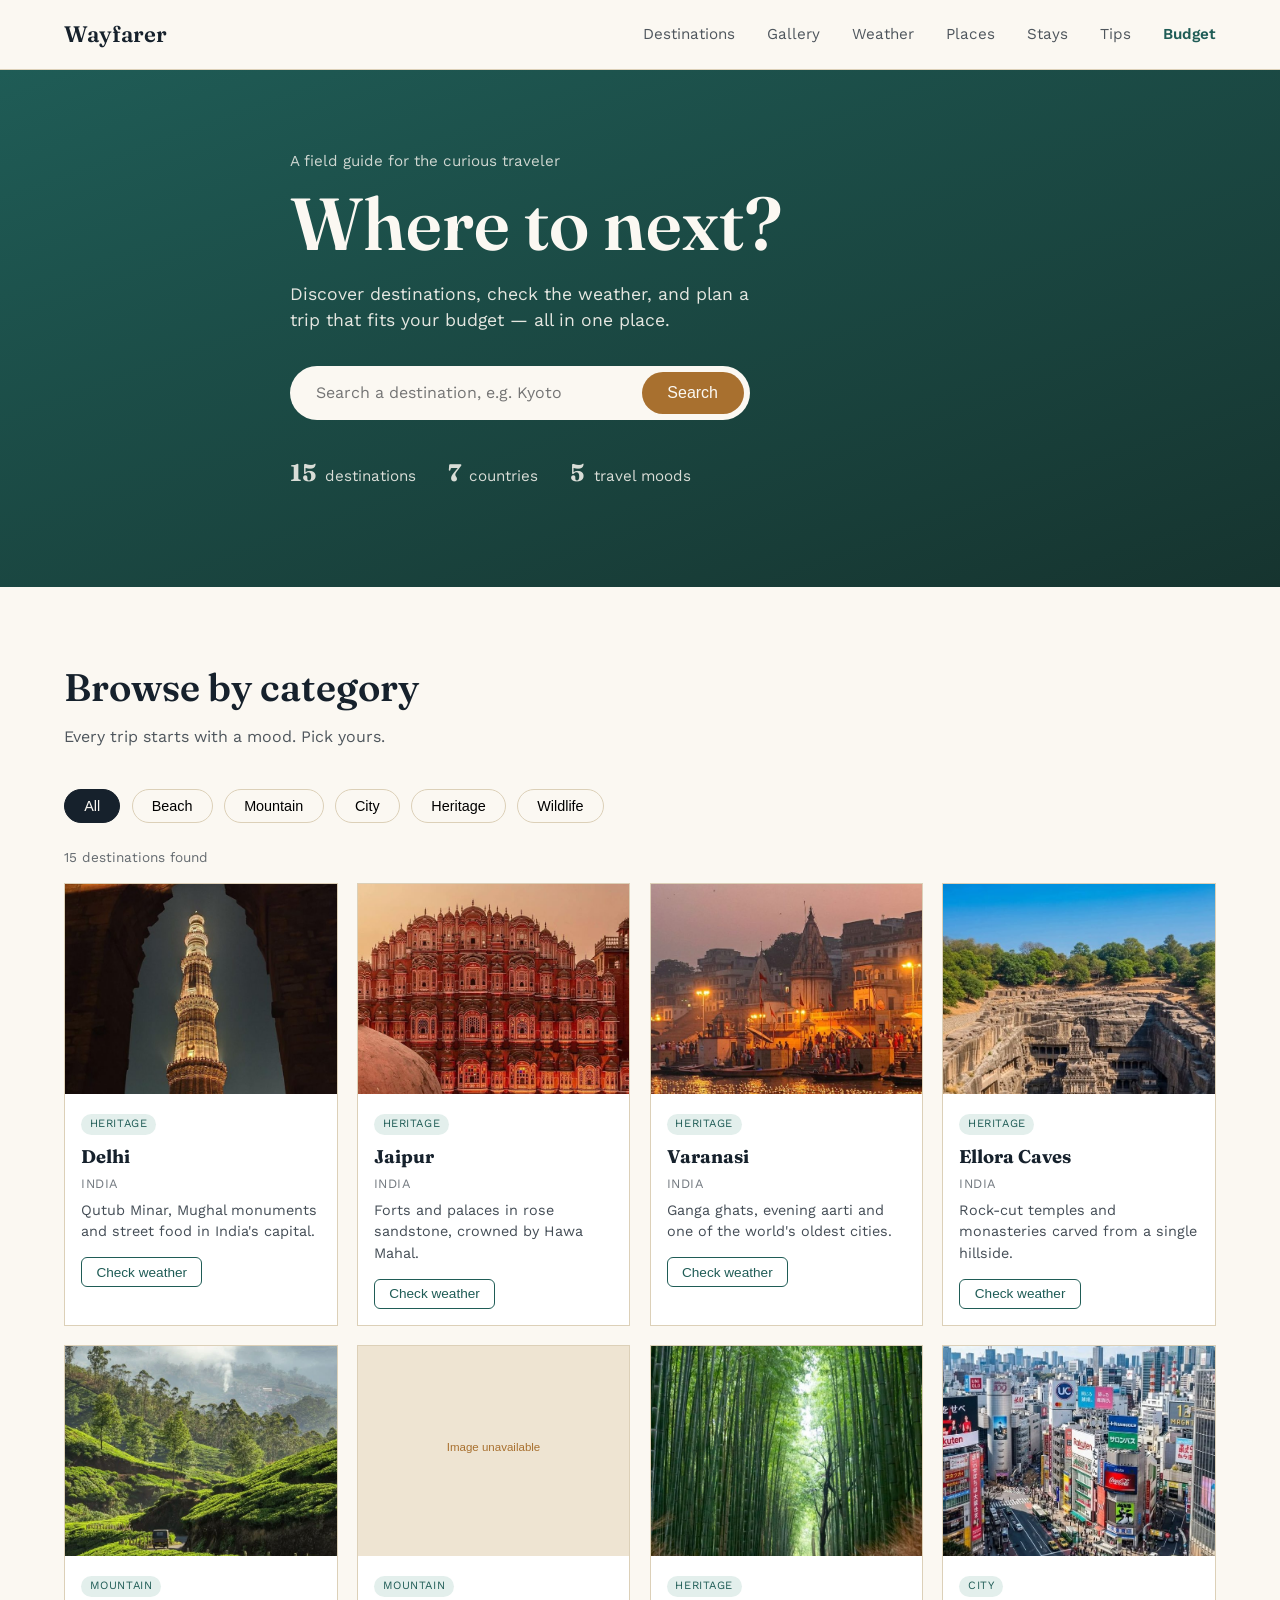
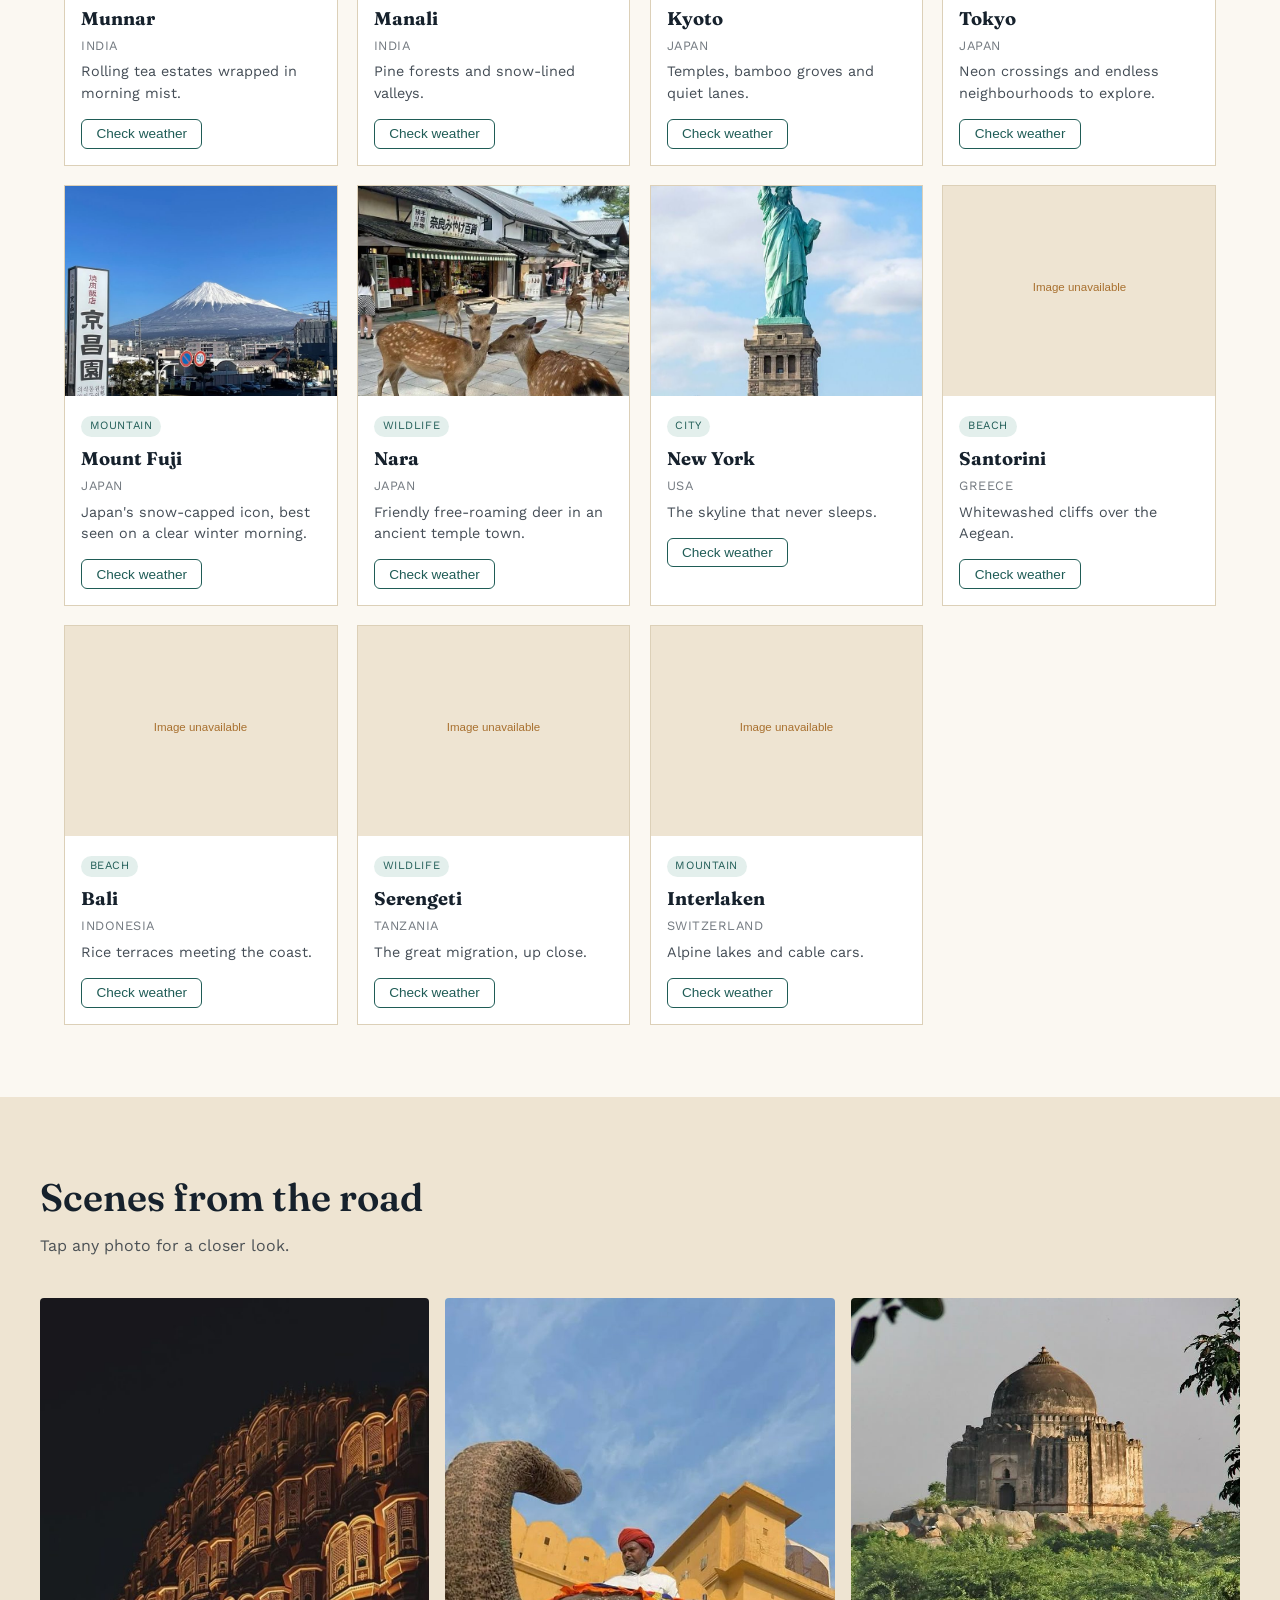
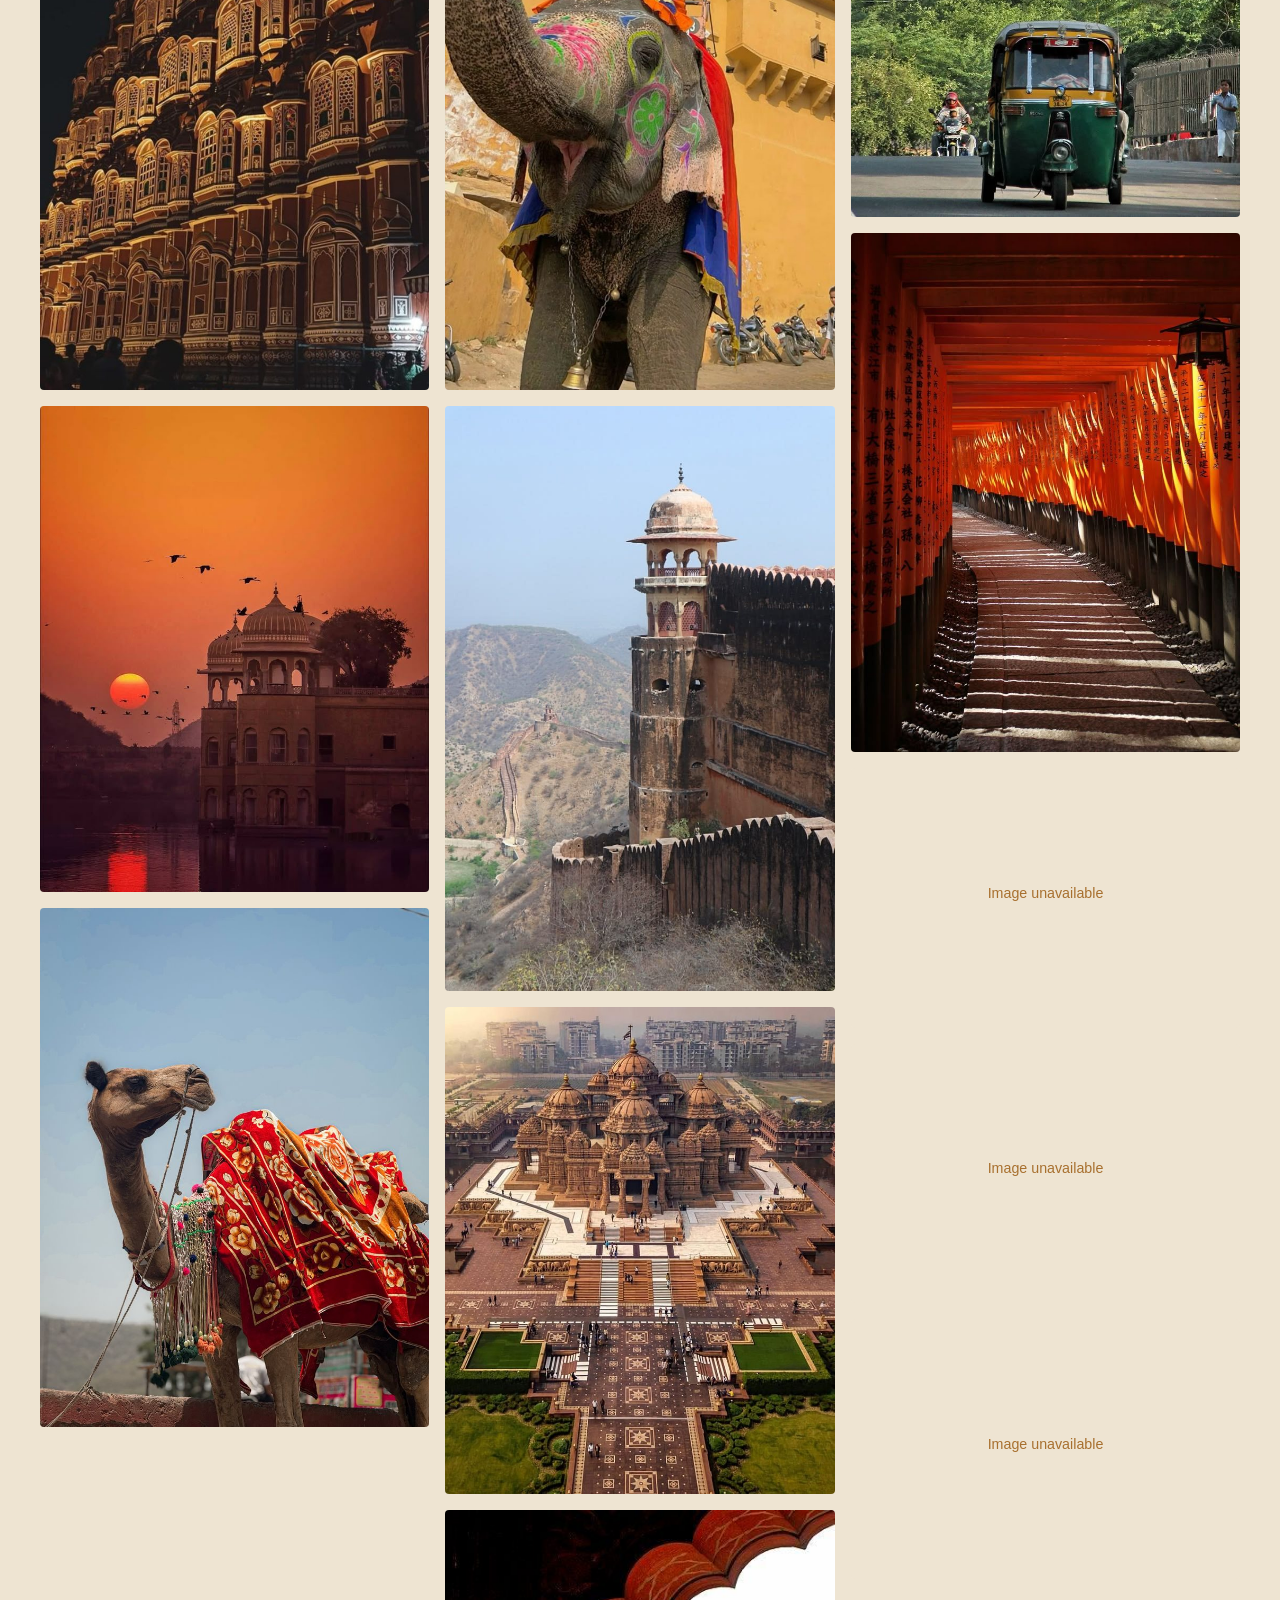
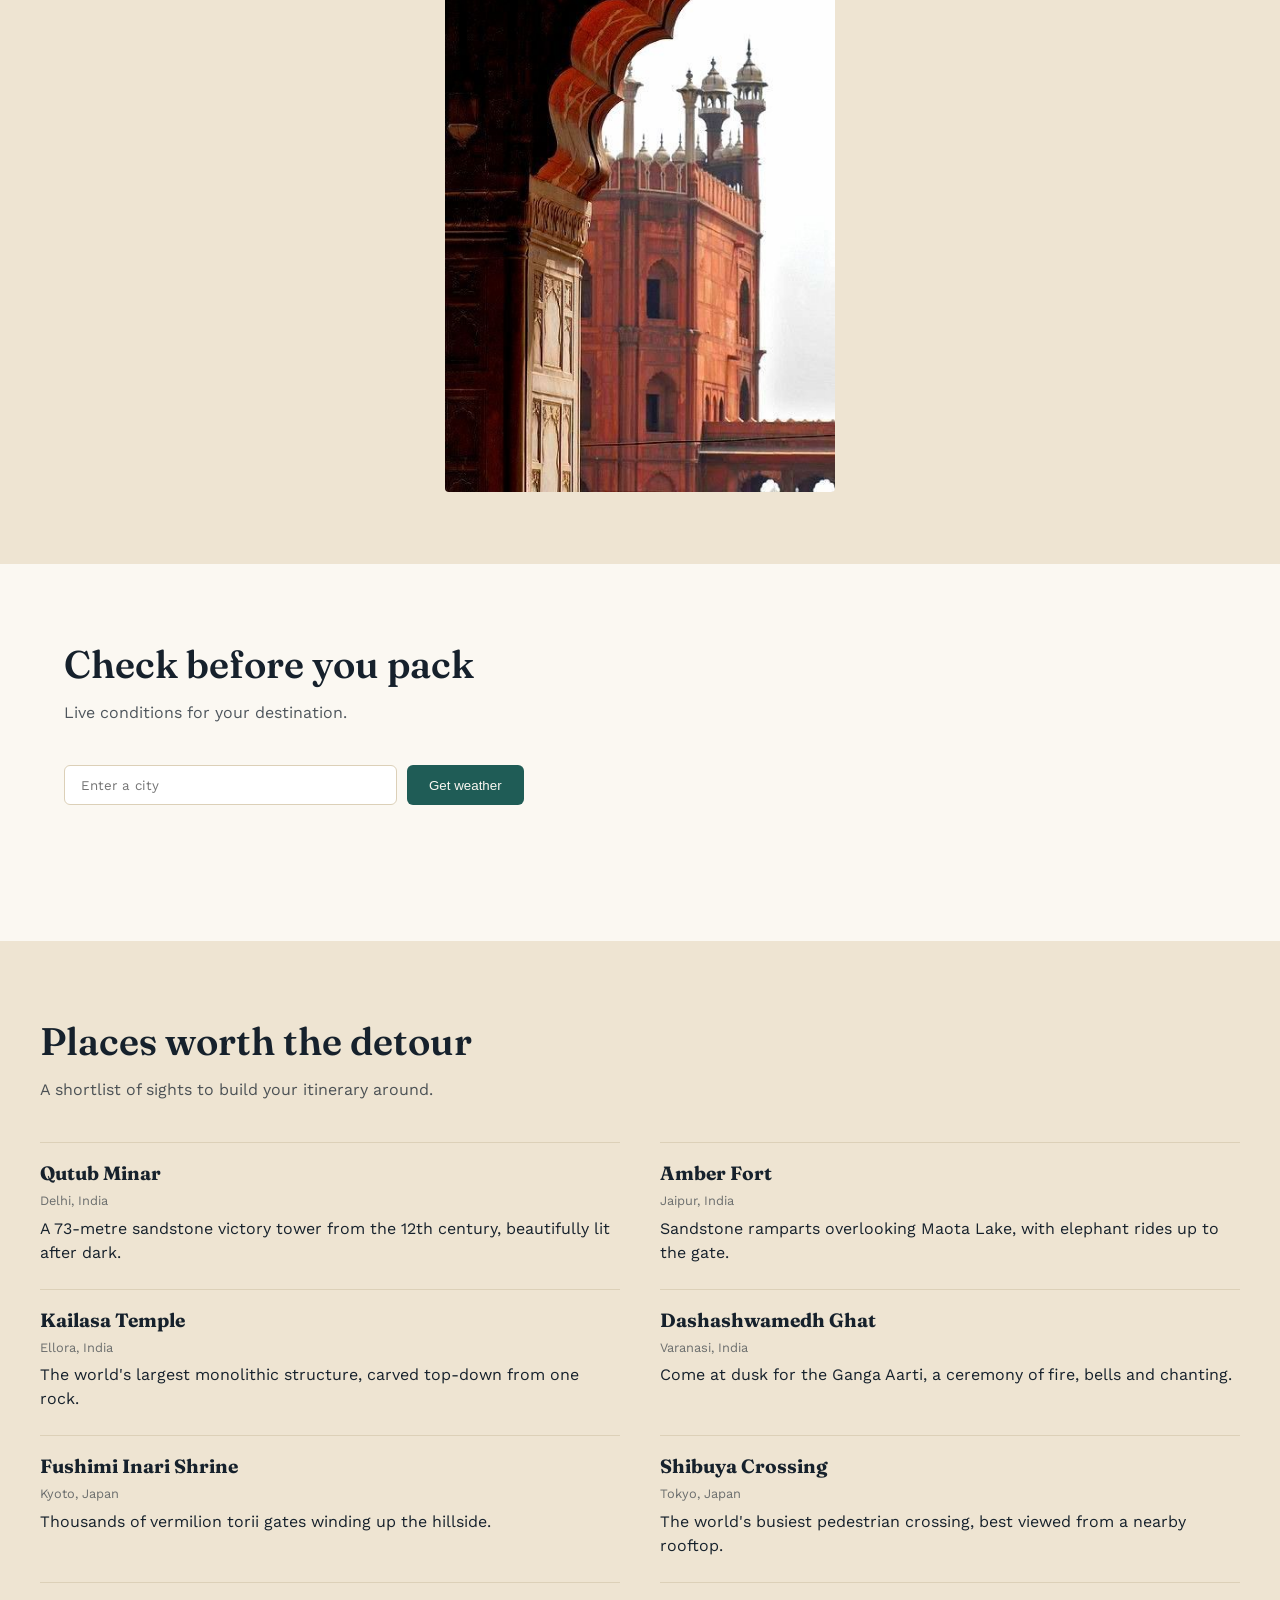
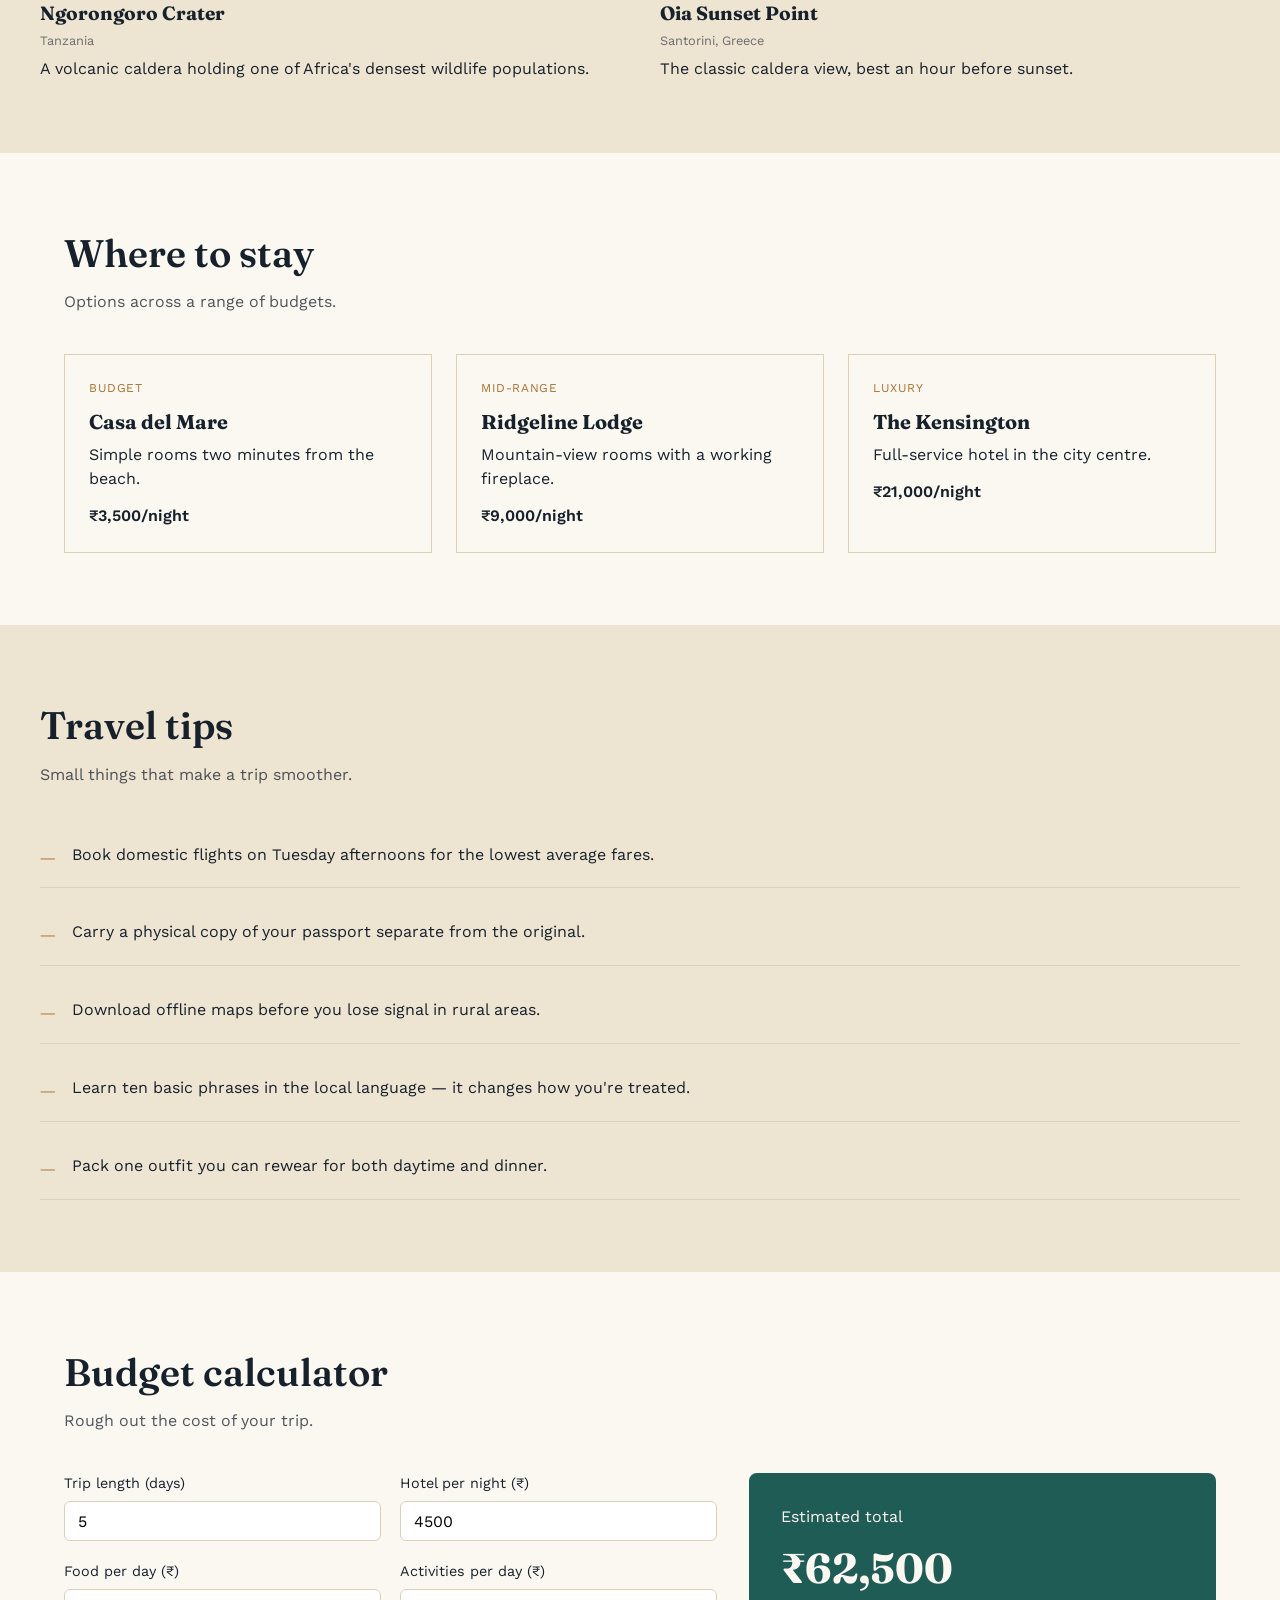
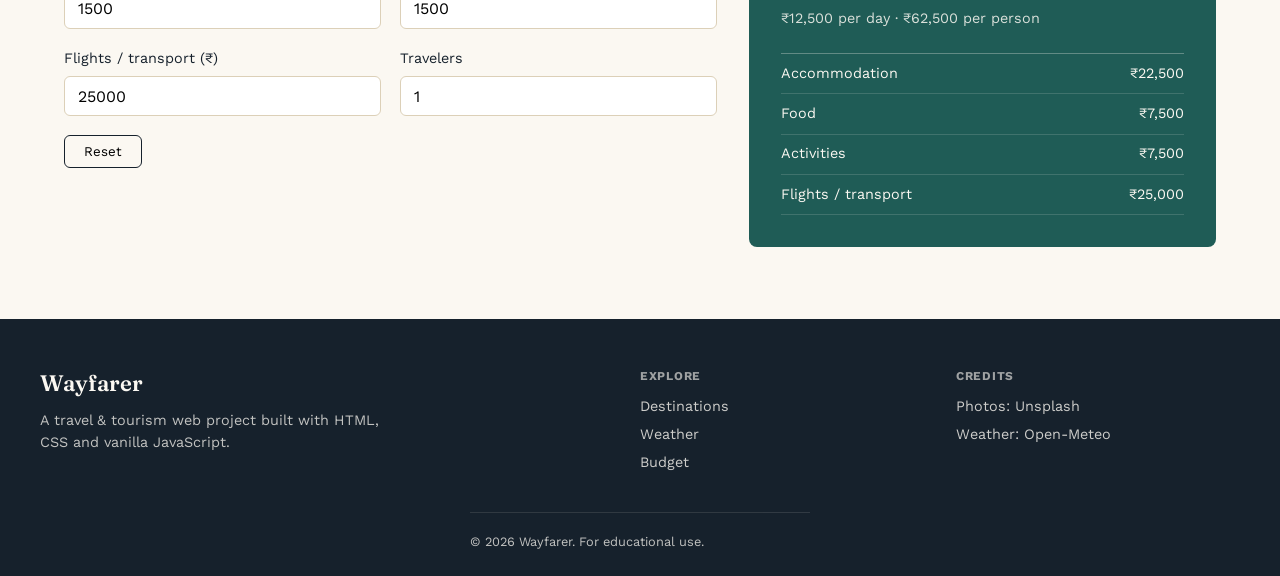
==== index.html @ 9cc207e0 "initial commit" ====
<!DOCTYPE html>
<html lang="en">
<head>
<meta charset="UTF-8">
<meta name="viewport" content="width=device-width, initial-scale=1.0">
<title>Wayfarer — Find Your Next Destination</title>
<meta name="description" content="Wayfarer is a travel and tourism web app: browse destinations, view photos, check live weather, find places and stays, and estimate your trip budget.">
<meta name="theme-color" content="#1F5C56">
<link rel="icon" href="assets/favicon.svg" type="image/svg+xml">
<link rel="preconnect" href="https://fonts.googleapis.com">
<link rel="preconnect" href="https://fonts.gstatic.com" crossorigin>
<link href="https://fonts.googleapis.com/css2?family=Fraunces:opsz,wght@9..144,400;9..144,600;9..144,700&family=Work+Sans:wght@400;500;600&display=swap" rel="stylesheet">
<link rel="stylesheet" href="css/style.css">
<link rel="stylesheet" href="css/responsive.css">
</head>
<body>

<a class="skip-link" href="#main">Skip to content</a>

<header class="site-header">
  <div class="header-inner">
    <a class="logo" href="#top">Wayfarer</a>
    <nav class="main-nav" id="main-nav" aria-label="Main navigation">
      <a href="#destinations">Destinations</a>
      <a href="#gallery">Gallery</a>
      <a href="#weather">Weather</a>
      <a href="#places">Places</a>
      <a href="#stays">Stays</a>
      <a href="#tips">Tips</a>
      <a href="#budget">Budget</a>
    </nav>
    <button class="nav-toggle" id="nav-toggle" aria-label="Toggle menu" aria-expanded="false" aria-controls="main-nav">
      <span></span><span></span><span></span>
    </button>
  </div>
</header>

<main id="main">

<section class="hero" id="top">
  <div class="hero-content">
    <p class="hero-eyebrow">A field guide for the curious traveler</p>
    <h1>Where to next?</h1>
    <p class="hero-sub">Discover destinations, check the weather, and plan a trip that fits your budget — all in one place.</p>
    <form class="hero-search" id="hero-search-form" role="search">
      <label class="visually-hidden" for="destination-search">Search destinations</label>
      <input type="search" id="destination-search" placeholder="Search a destination, e.g. Kyoto" autocomplete="off">
      <button type="submit">Search</button>
    </form>
    <ul class="hero-stats" id="hero-stats"></ul>
  </div>
</section>

<section class="section" id="destinations">
  <div class="section-head">
    <h2>Browse by category</h2>
    <p>Every trip starts with a mood. Pick yours.</p>
  </div>
  <div class="category-row" id="category-row" role="group" aria-label="Filter destinations by category"></div>
  <p class="result-count" id="result-count" aria-live="polite"></p>
  <div class="destination-grid" id="destination-grid"></div>
</section>

<section class="section alt" id="gallery">
  <div class="section-head">
    <h2>Scenes from the road</h2>
    <p>Tap any photo for a closer look.</p>
  </div>
  <div class="gallery-grid" id="gallery-grid"></div>
</section>

<section class="section" id="weather">
  <div class="section-head">
    <h2>Check before you pack</h2>
    <p>Live conditions for your destination.</p>
  </div>
  <div class="weather-panel">
    <form id="weather-form">
      <label class="visually-hidden" for="weather-city">City</label>
      <input type="text" id="weather-city" placeholder="Enter a city" autocomplete="off">
      <button type="submit">Get weather</button>
    </form>
    <div id="weather-result" class="weather-result" aria-live="polite"></div>
  </div>
</section>

<section class="section alt" id="places">
  <div class="section-head">
    <h2>Places worth the detour</h2>
    <p>A shortlist of sights to build your itinerary around.</p>
  </div>
  <div class="places-list" id="places-list"></div>
</section>

<section class="section" id="stays">
  <div class="section-head">
    <h2>Where to stay</h2>
    <p>Options across a range of budgets.</p>
  </div>
  <div class="hotel-grid" id="hotel-grid"></div>
</section>

<section class="section alt" id="tips">
  <div class="section-head">
    <h2>Travel tips</h2>
    <p>Small things that make a trip smoother.</p>
  </div>
  <div class="tips-list" id="tips-list"></div>
</section>

<section class="section" id="budget">
  <div class="section-head">
    <h2>Budget calculator</h2>
    <p>Rough out the cost of your trip.</p>
  </div>
  <div class="budget-panel">
    <form class="budget-form" id="budget-form" novalidate>
      <label for="b-days">Trip length (days)<input type="number" id="b-days" min="1" max="365" value="5"></label>
      <label for="b-hotel">Hotel per night (₹)<input type="number" id="b-hotel" min="0" value="4500"></label>
      <label for="b-food">Food per day (₹)<input type="number" id="b-food" min="0" value="1500"></label>
      <label for="b-activities">Activities per day (₹)<input type="number" id="b-activities" min="0" value="1500"></label>
      <label for="b-transport">Flights / transport (₹)<input type="number" id="b-transport" min="0" value="25000"></label>
      <label for="b-travelers">Travelers<input type="number" id="b-travelers" min="1" max="20" value="1"></label>
      <button type="button" class="reset-btn" id="budget-reset">Reset</button>
    </form>
    <div class="budget-result" aria-live="polite">
      <span>Estimated total</span>
      <strong id="budget-total">₹0</strong>
      <span class="per-day" id="budget-perday"></span>
      <ul class="breakdown" id="budget-breakdown"></ul>
    </div>
  </div>
</section>

</main>

<div class="lightbox" id="lightbox" role="dialog" aria-modal="true" aria-label="Photo viewer">
  <button class="lightbox-close" id="lightbox-close" aria-label="Close photo">&times;</button>
  <button class="lightbox-nav prev" id="lightbox-prev" aria-label="Previous photo">&#8249;</button>
  <figure>
    <img id="lightbox-img" src="" alt="">
    <figcaption id="lightbox-caption"></figcaption>
  </figure>
  <button class="lightbox-nav next" id="lightbox-next" aria-label="Next photo">&#8250;</button>
</div>

<button class="to-top" id="to-top" aria-label="Back to top">&uarr;</button>

<footer class="site-footer">
  <div class="footer-inner">
    <div>
      <span class="logo">Wayfarer</span>
      <p>A travel &amp; tourism web project built with HTML, CSS and vanilla JavaScript.</p>
    </div>
    <div>
      <h3>Explore</h3>
      <a href="#destinations">Destinations</a>
      <a href="#weather">Weather</a>
      <a href="#budget">Budget</a>
    </div>
    <div>
      <h3>Credits</h3>
      <a href="https://unsplash.com" target="_blank" rel="noopener">Photos: Unsplash</a>
      <a href="https://open-meteo.com" target="_blank" rel="noopener">Weather: Open-Meteo</a>
    </div>
  </div>
  <p class="copyright">&copy; <span id="year"></span> Wayfarer. For educational use.</p>
</footer>

<script src="js/utils.js"></script>
<script src="js/data.js"></script>
<script src="js/gallery.js"></script>
<script src="js/weather.js"></script>
<script src="js/search.js"></script>
<script src="js/budget.js"></script>
<script src="js/app.js"></script>
</body>
</html>
---- css/style.css ----
:root {
  --ink: #16212c;
  --paper: #FBF8F2;
  --panel: #EEE4D2;
  --ochre: #A8702F;
  --teal: #1F5C56;
  --line: #DCD0B8;
  --font-display: 'Fraunces', serif;
  --font-body: 'Work Sans', sans-serif;
}

* { box-sizing: border-box; margin: 0; padding: 0; }

body {
  font-family: var(--font-body);
  color: var(--ink);
  background: var(--paper);
  line-height: 1.5;
}

html { scroll-behavior: smooth; scroll-padding-top: 70px; }

a { color: inherit; text-decoration: none; }

:focus-visible { outline: 2px solid var(--ochre); outline-offset: 2px; }

.visually-hidden {
  position: absolute;
  width: 1px;
  height: 1px;
  overflow: hidden;
  clip: rect(0 0 0 0);
  white-space: nowrap;
}

.skip-link {
  position: absolute;
  left: 1rem;
  top: -4rem;
  background: var(--ink);
  color: var(--paper);
  padding: 0.6rem 1rem;
  z-index: 200;
}

.skip-link:focus { top: 1rem; }

.no-scroll { overflow: hidden; }

img { display: block; max-width: 100%; }

.site-header {
  position: sticky;
  top: 0;
  z-index: 50;
  background: var(--paper);
  border-bottom: 1px solid var(--line);
}

.header-inner {
  max-width: 1200px;
  margin: 0 auto;
  padding: 1.1rem 1.5rem;
  display: flex;
  align-items: center;
  justify-content: space-between;
}

.logo {
  font-family: var(--font-display);
  font-size: 1.4rem;
  font-weight: 600;
}

.main-nav {
  display: flex;
  gap: 2rem;
}

.main-nav a {
  font-size: 0.95rem;
  color: var(--ink);
  opacity: 0.75;
}

.main-nav a:hover, .main-nav a.current { opacity: 1; }

.main-nav a.current { color: var(--teal); font-weight: 600; }

.nav-toggle {
  display: none;
  flex-direction: column;
  gap: 5px;
  background: none;
  border: none;
  cursor: pointer;
  padding: 4px;
}

.nav-toggle span {
  width: 22px;
  height: 2px;
  background: var(--ink);
}

.hero {
  background: linear-gradient(160deg, var(--teal) 0%, #16342f 100%);
  color: var(--paper);
  padding: 5rem 1.5rem 6rem;
}

.hero-content {
  max-width: 700px;
  margin: 0 auto;
}

.hero-eyebrow {
  font-size: 0.95rem;
  opacity: 0.8;
  margin-bottom: 0.75rem;
}

.hero h1 {
  font-family: var(--font-display);
  font-size: clamp(2.8rem, 7vw, 4.6rem);
  font-weight: 600;
  line-height: 1.05;
  margin-bottom: 1.2rem;
}

.hero-sub {
  font-size: 1.1rem;
  opacity: 0.9;
  max-width: 480px;
  margin-bottom: 2rem;
}

.hero-search {
  display: flex;
  background: var(--paper);
  border-radius: 999px;
  padding: 0.4rem;
  max-width: 460px;
}

.hero-search input {
  flex: 1;
  border: none;
  background: none;
  padding: 0.7rem 1.2rem;
  font-family: var(--font-body);
  font-size: 1rem;
  color: var(--ink);
  outline: none;
}

.hero-search button {
  background: var(--ochre);
  color: var(--paper);
  border: none;
  border-radius: 999px;
  padding: 0.7rem 1.6rem;
  font-size: 1rem;
  cursor: pointer;
}

.hero-search button:hover { filter: brightness(1.08); }

.hero-stats {
  display: flex;
  flex-wrap: wrap;
  gap: 0.6rem 2rem;
  list-style: none;
  margin-top: 2.2rem;
  font-size: 0.95rem;
  opacity: 0.85;
}

.hero-stats strong {
  font-family: var(--font-display);
  font-size: 1.5rem;
  margin-right: 0.2rem;
}

.section {
  max-width: 1200px;
  margin: 0 auto;
  padding: 4.5rem 1.5rem;
}

.section.alt {
  max-width: none;
  background: var(--panel);
}

.section.alt > * {
  max-width: 1200px;
  margin-left: auto;
  margin-right: auto;
}

.section-head {
  margin-bottom: 2.5rem;
  max-width: 500px;
}

.section-head h2 {
  font-family: var(--font-display);
  font-size: clamp(1.8rem, 3.5vw, 2.4rem);
  font-weight: 600;
  margin-bottom: 0.5rem;
}

.section-head p {
  opacity: 0.75;
}

.category-row {
  display: flex;
  gap: 0.7rem;
  overflow-x: auto;
  padding-bottom: 1.5rem;
}

.category-pill {
  flex-shrink: 0;
  border: 1px solid var(--line);
  border-radius: 999px;
  padding: 0.5rem 1.2rem;
  cursor: pointer;
  font-size: 0.9rem;
  background: var(--paper);
}

.category-pill.active {
  background: var(--ink);
  color: var(--paper);
  border-color: var(--ink);
}

.destination-grid {
  display: grid;
  grid-template-columns: repeat(4, 1fr);
  gap: 1.2rem;
}

.result-count {
  font-size: 0.85rem;
  opacity: 0.65;
  margin-bottom: 1rem;
}

.empty-state {
  grid-column: 1 / -1;
  padding: 2rem 0;
  opacity: 0.75;
}

.destination-card {
  border: 1px solid var(--line);
  overflow: hidden;
  background: #fff;
  transition: transform 0.2s, box-shadow 0.2s;
}

.destination-card:hover {
  transform: translateY(-3px);
  box-shadow: 0 8px 20px rgba(22, 33, 44, 0.1);
}

.destination-card .badge {
  display: inline-block;
  font-size: 0.7rem;
  text-transform: uppercase;
  letter-spacing: 0.05em;
  color: var(--teal);
  background: #E3EFEC;
  padding: 0.15rem 0.55rem;
  border-radius: 999px;
  margin-bottom: 0.5rem;
}

.card-action {
  margin-top: 0.9rem;
  background: none;
  border: 1px solid var(--teal);
  color: var(--teal);
  border-radius: 6px;
  padding: 0.4rem 0.9rem;
  font-size: 0.85rem;
  cursor: pointer;
}

.card-action:hover { background: var(--teal); color: var(--paper); }

.destination-card img {
  width: 100%;
  height: 210px;
  object-fit: cover;
  object-position: center 30%;
}

.destination-card .card-body {
  padding: 1rem;
}

.destination-card h3 {
  font-family: var(--font-display);
  font-size: 1.15rem;
  margin-bottom: 0.2rem;
}

.destination-card .country {
  font-size: 0.8rem;
  text-transform: uppercase;
  letter-spacing: 0.04em;
  opacity: 0.6;
  margin-bottom: 0.4rem;
}

.destination-card p.desc {
  font-size: 0.9rem;
  opacity: 0.8;
}

.gallery-grid {
  column-count: 3;
  column-gap: 1rem;
}

.gallery-item {
  display: block;
  width: 100%;
  margin-bottom: 1rem;
  padding: 0;
  border: none;
  background: none;
  cursor: pointer;
  break-inside: avoid;
}

.gallery-item img {
  width: 100%;
  border-radius: 4px;
  transition: transform 0.25s, opacity 0.25s;
}

.gallery-item:hover img { transform: scale(1.02); opacity: 0.92; }

.lightbox {
  display: none;
  position: fixed;
  inset: 0;
  background: rgba(15, 20, 15, 0.92);
  z-index: 100;
  flex-direction: column;
  align-items: center;
  justify-content: center;
  padding: 2rem;
}

.lightbox.active { display: flex; }

.lightbox figure {
  display: flex;
  flex-direction: column;
  align-items: center;
  max-width: min(900px, 80vw);
}

.lightbox img { max-height: 78vh; border-radius: 4px; }

.lightbox figcaption {
  color: var(--paper);
  margin-top: 1rem;
  text-align: center;
}

.lightbox-nav {
  position: absolute;
  top: 50%;
  transform: translateY(-50%);
  background: rgba(255, 255, 255, 0.12);
  border: none;
  color: var(--paper);
  font-size: 2.4rem;
  width: 3rem;
  height: 3rem;
  border-radius: 50%;
  cursor: pointer;
  line-height: 1;
}

.lightbox-nav:hover { background: rgba(255, 255, 255, 0.25); }
.lightbox-nav.prev { left: 1.5rem; }
.lightbox-nav.next { right: 1.5rem; }

.lightbox-close {
  position: absolute;
  top: 1.5rem;
  right: 2rem;
  background: none;
  border: none;
  color: var(--paper);
  font-size: 2rem;
  cursor: pointer;
}

.weather-panel {
  max-width: 460px;
}

#weather-form {
  display: flex;
  gap: 0.6rem;
  margin-bottom: 1.5rem;
}

#weather-form input {
  flex: 1;
  padding: 0.7rem 1rem;
  border: 1px solid var(--line);
  border-radius: 6px;
  font-family: var(--font-body);
}

#weather-form button {
  background: var(--teal);
  color: var(--paper);
  border: none;
  padding: 0.7rem 1.4rem;
  border-radius: 6px;
  cursor: pointer;
}

.weather-result {
  display: flex;
  align-items: center;
  gap: 1rem;
  min-height: 40px;
}

.weather-result .temp {
  font-family: var(--font-display);
  font-size: 2.4rem;
}

.weather-result .details p { font-size: 0.9rem; opacity: 0.75; }

.weather-result .details p.place { font-weight: 600; opacity: 1; }

.notice.error { color: #9B2C2C; }

.places-list {
  display: grid;
  grid-template-columns: repeat(2, 1fr);
  gap: 1.5rem 2.5rem;
}

.place-item {
  border-top: 1px solid var(--line);
  padding-top: 1rem;
}

.place-item h3 {
  font-family: var(--font-display);
  font-size: 1.2rem;
  margin-bottom: 0.2rem;
}

.place-item .location {
  font-size: 0.8rem;
  opacity: 0.6;
  margin-bottom: 0.4rem;
}

.hotel-grid {
  display: grid;
  grid-template-columns: repeat(3, 1fr);
  gap: 1.5rem;
}

.hotel-card {
  border: 1px solid var(--line);
  padding: 1.5rem;
}

.hotel-card .tier {
  font-size: 0.75rem;
  text-transform: uppercase;
  letter-spacing: 0.05em;
  color: var(--ochre);
  margin-bottom: 0.6rem;
}

.hotel-card h3 {
  font-family: var(--font-display);
  font-size: 1.25rem;
  margin-bottom: 0.4rem;
}

.hotel-card .price {
  font-weight: 600;
  margin-top: 0.8rem;
}

.tips-list {
  max-width: 640px;
  display: flex;
  flex-direction: column;
  gap: 1rem;
}

.tip-item {
  display: flex;
  gap: 1rem;
  padding: 1rem 0;
  border-bottom: 1px solid var(--line);
}

.tip-item .mark {
  font-family: var(--font-display);
  color: var(--ochre);
  font-size: 1.2rem;
}

.budget-panel {
  display: grid;
  grid-template-columns: 1.4fr 1fr;
  gap: 2rem;
  align-items: start;
}

.budget-form {
  display: grid;
  grid-template-columns: 1fr 1fr;
  gap: 1.2rem;
}

.budget-form label {
  display: flex;
  flex-direction: column;
  font-size: 0.9rem;
  gap: 0.4rem;
}

.budget-form input {
  padding: 0.6rem 0.8rem;
  border: 1px solid var(--line);
  border-radius: 6px;
  font-family: var(--font-body);
  font-size: 1rem;
}

.budget-result {
  background: var(--teal);
  color: var(--paper);
  padding: 2rem;
  display: flex;
  flex-direction: column;
  gap: 0.5rem;
  border-radius: 8px;
}

.budget-form .reset-btn {
  grid-column: 1 / -1;
  justify-self: start;
  background: none;
  border: 1px solid var(--ink);
  border-radius: 6px;
  padding: 0.5rem 1.2rem;
  cursor: pointer;
  font-family: var(--font-body);
}

.budget-result .per-day { font-size: 0.9rem; opacity: 0.85; }

.breakdown {
  list-style: none;
  margin-top: 1rem;
  border-top: 1px solid rgba(251, 248, 242, 0.3);
}

.breakdown li {
  display: flex;
  justify-content: space-between;
  padding: 0.55rem 0;
  font-size: 0.9rem;
  border-bottom: 1px solid rgba(251, 248, 242, 0.15);
}

.budget-result strong {
  font-family: var(--font-display);
  font-size: 2.6rem;
}

.site-footer {
  background: var(--ink);
  color: var(--paper);
  padding: 3rem 1.5rem 1.5rem;
  font-size: 0.9rem;
}

.footer-inner {
  max-width: 1200px;
  margin: 0 auto;
  display: grid;
  grid-template-columns: 2fr 1fr 1fr;
  gap: 2rem;
}

.site-footer .logo { display: block; margin-bottom: 0.6rem; }
.site-footer p { opacity: 0.75; max-width: 340px; }

.site-footer h3 {
  font-size: 0.75rem;
  text-transform: uppercase;
  letter-spacing: 0.06em;
  opacity: 0.6;
  margin-bottom: 0.7rem;
}

.site-footer a:not(.logo) {
  display: block;
  opacity: 0.8;
  margin-bottom: 0.4rem;
}

.site-footer a:hover { opacity: 1; text-decoration: underline; }

.copyright {
  max-width: 1200px;
  margin: 2rem auto 0;
  padding-top: 1.2rem;
  border-top: 1px solid rgba(251, 248, 242, 0.15);
  font-size: 0.8rem;
}

.to-top {
  position: fixed;
  right: 1.2rem;
  bottom: 1.2rem;
  width: 2.8rem;
  height: 2.8rem;
  border-radius: 50%;
  border: none;
  background: var(--ochre);
  color: var(--paper);
  font-size: 1.2rem;
  cursor: pointer;
  opacity: 0;
  pointer-events: none;
  transition: opacity 0.25s;
  z-index: 60;
}

.to-top.visible { opacity: 1; pointer-events: auto; }
---- css/responsive.css ----
@media (max-width: 900px) {
  .destination-grid { grid-template-columns: repeat(2, 1fr); }
  .hotel-grid { grid-template-columns: repeat(2, 1fr); }
  .gallery-grid { column-count: 2; }
  .budget-panel { grid-template-columns: 1fr; }
  .footer-inner { grid-template-columns: 1fr 1fr; }
}

@media (max-width: 640px) {
  .main-nav {
    position: absolute;
    top: 100%;
    left: 0;
    right: 0;
    background: var(--paper);
    flex-direction: column;
    gap: 0;
    border-bottom: 1px solid var(--line);
    display: none;
  }

  .main-nav.open { display: flex; }

  .main-nav a {
    padding: 1rem 1.5rem;
    border-top: 1px solid var(--line);
  }

  .nav-toggle { display: flex; }

  .hero { padding: 3rem 1.25rem 4rem; }

  .hero-search { flex-direction: column; border-radius: 14px; }

  .hero-search button { margin-top: 0.4rem; }

  .section { padding: 3rem 1.25rem; }

  .destination-grid { grid-template-columns: 1fr; }

  .hotel-grid { grid-template-columns: 1fr; }

  .gallery-grid { column-count: 1; }

  .places-list { grid-template-columns: 1fr; }

  .budget-form { grid-template-columns: 1fr; }

  .footer-inner { grid-template-columns: 1fr; }

  .lightbox-nav.prev { left: 0.5rem; }

  .lightbox-nav.next { right: 0.5rem; }

  .budget-result strong { font-size: 2rem; }
}
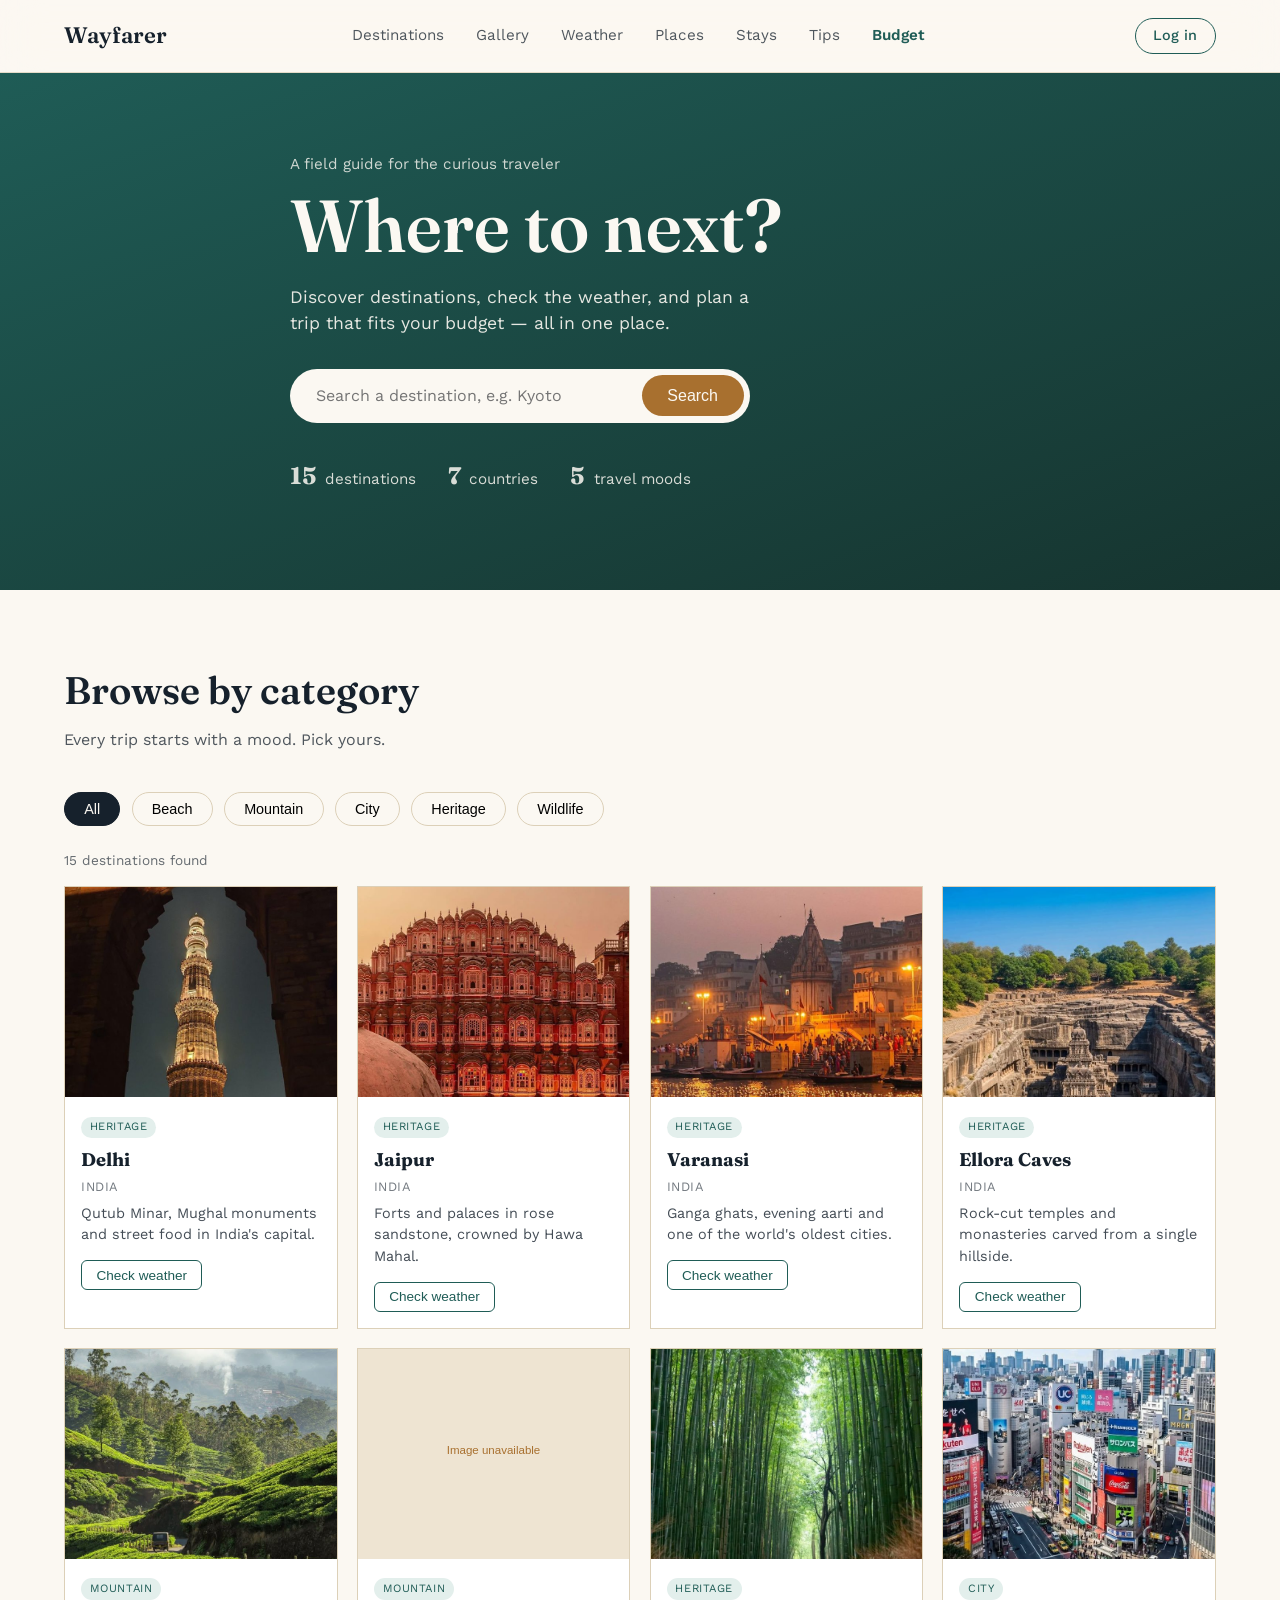
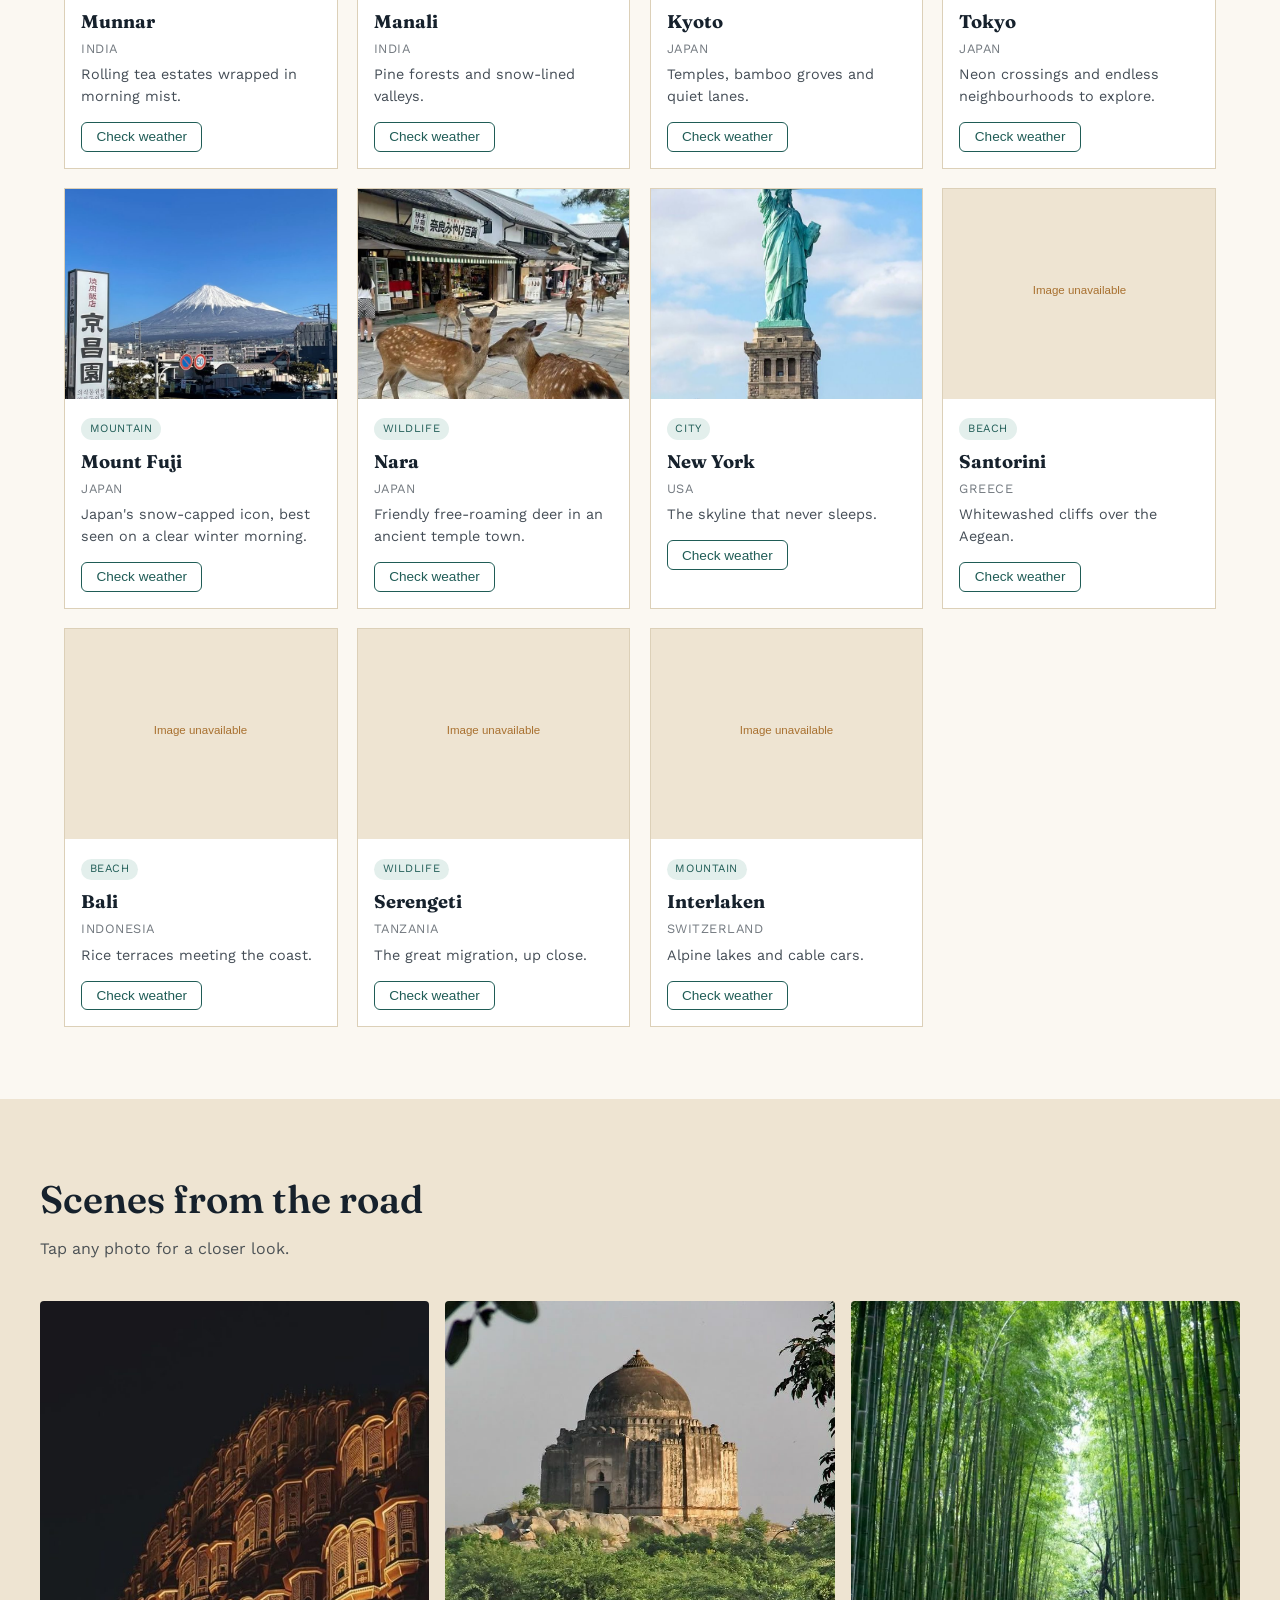
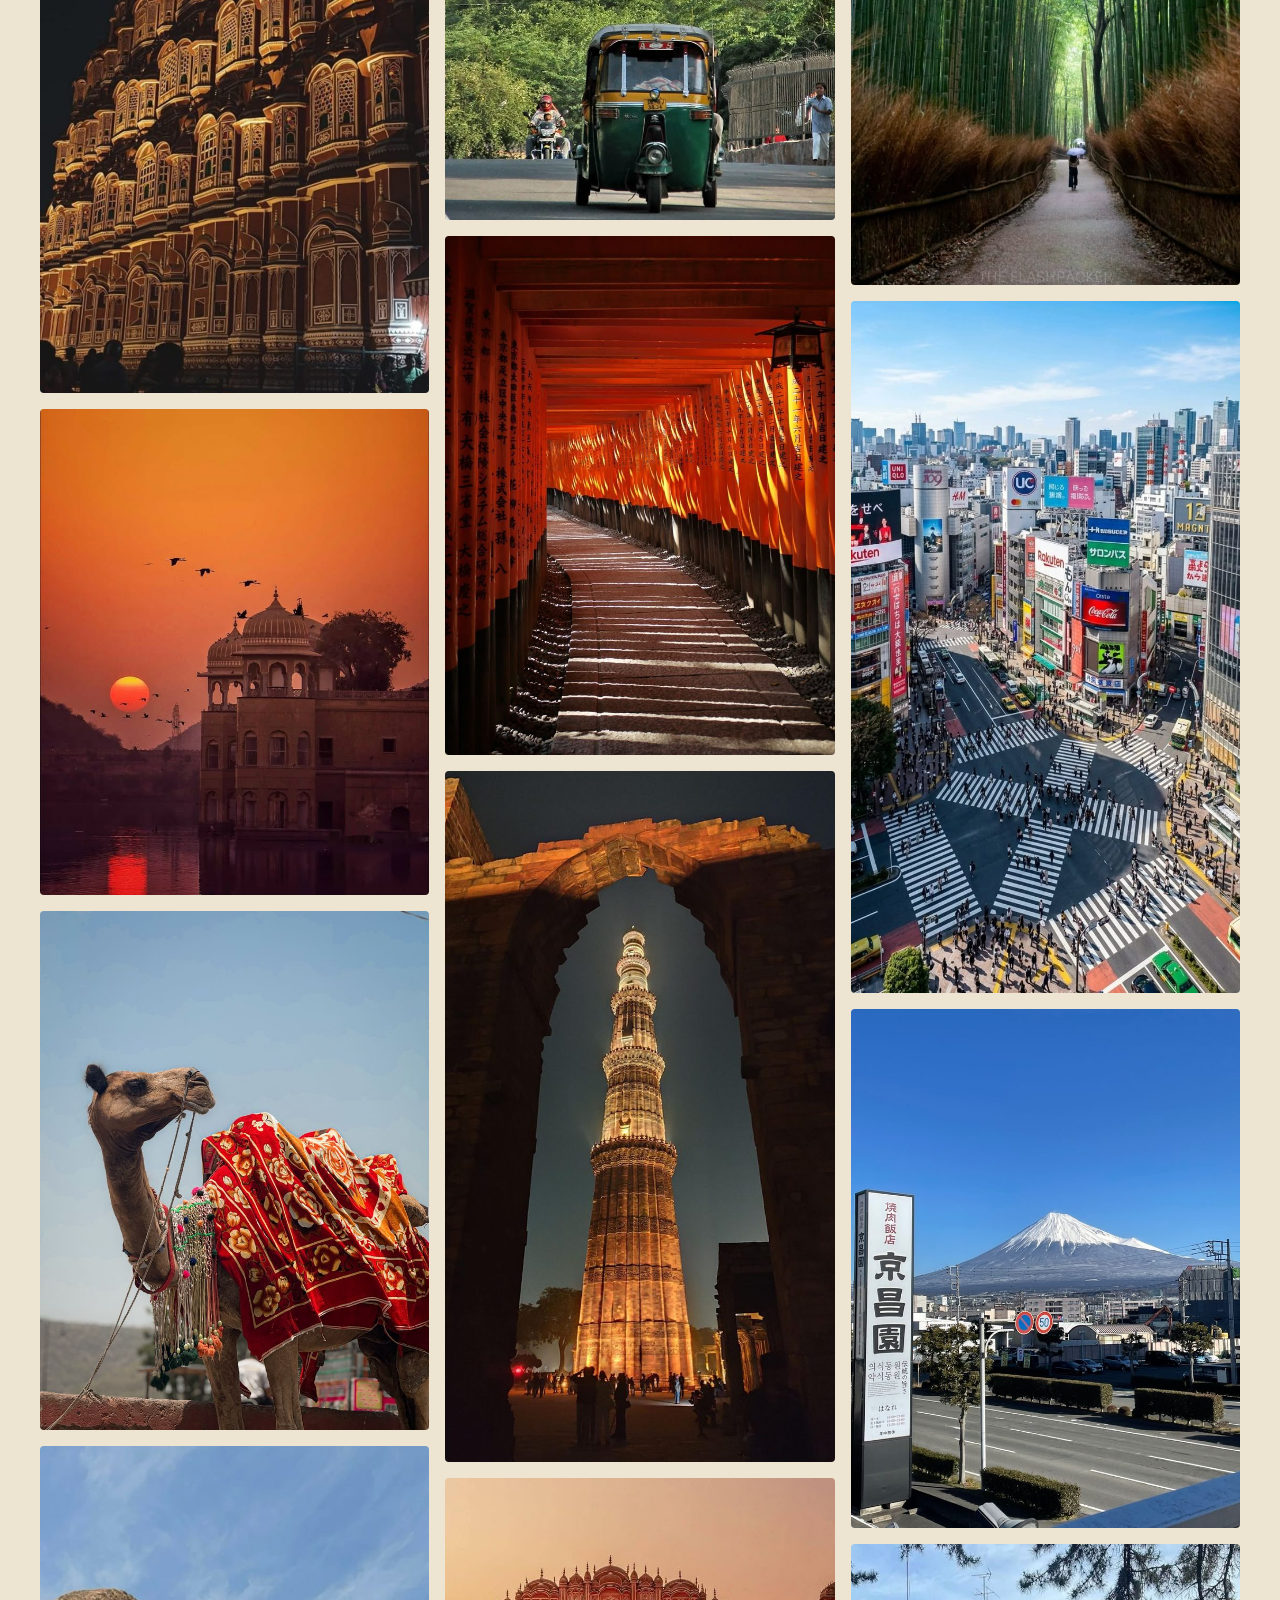
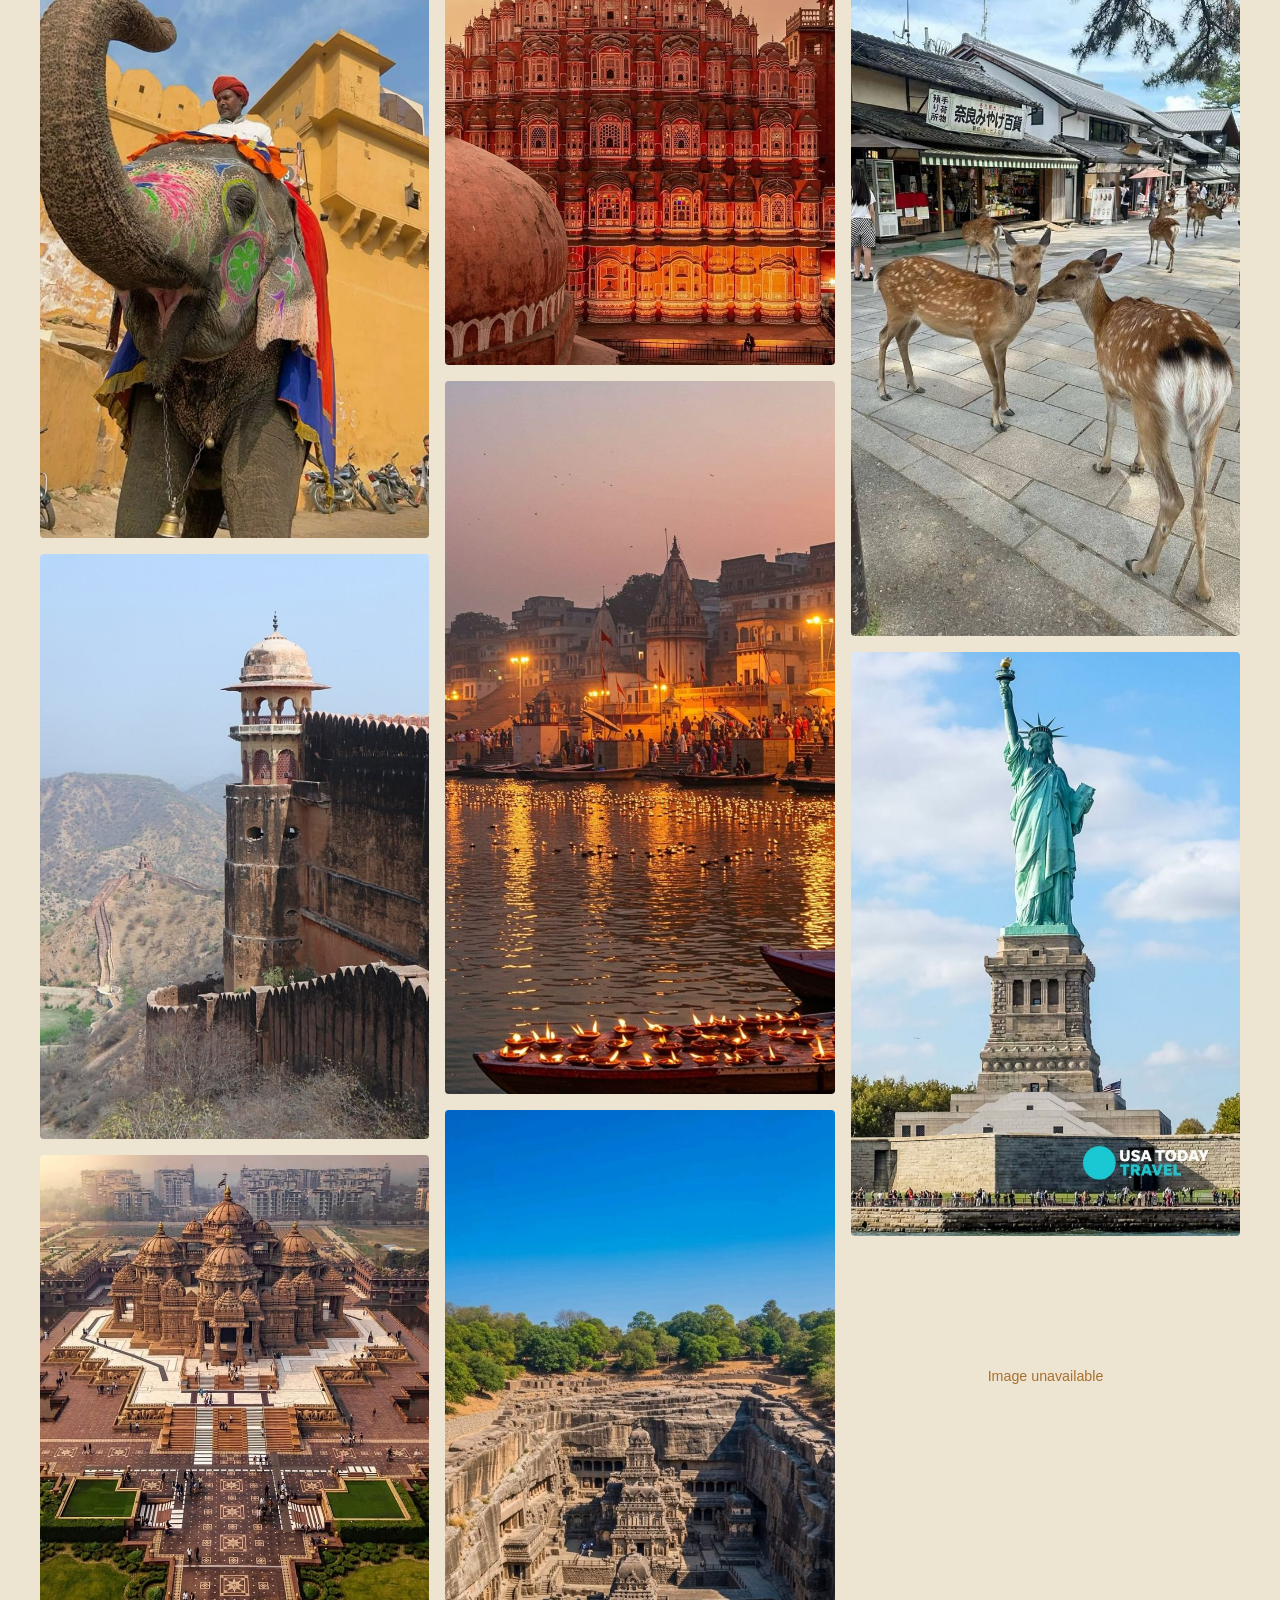
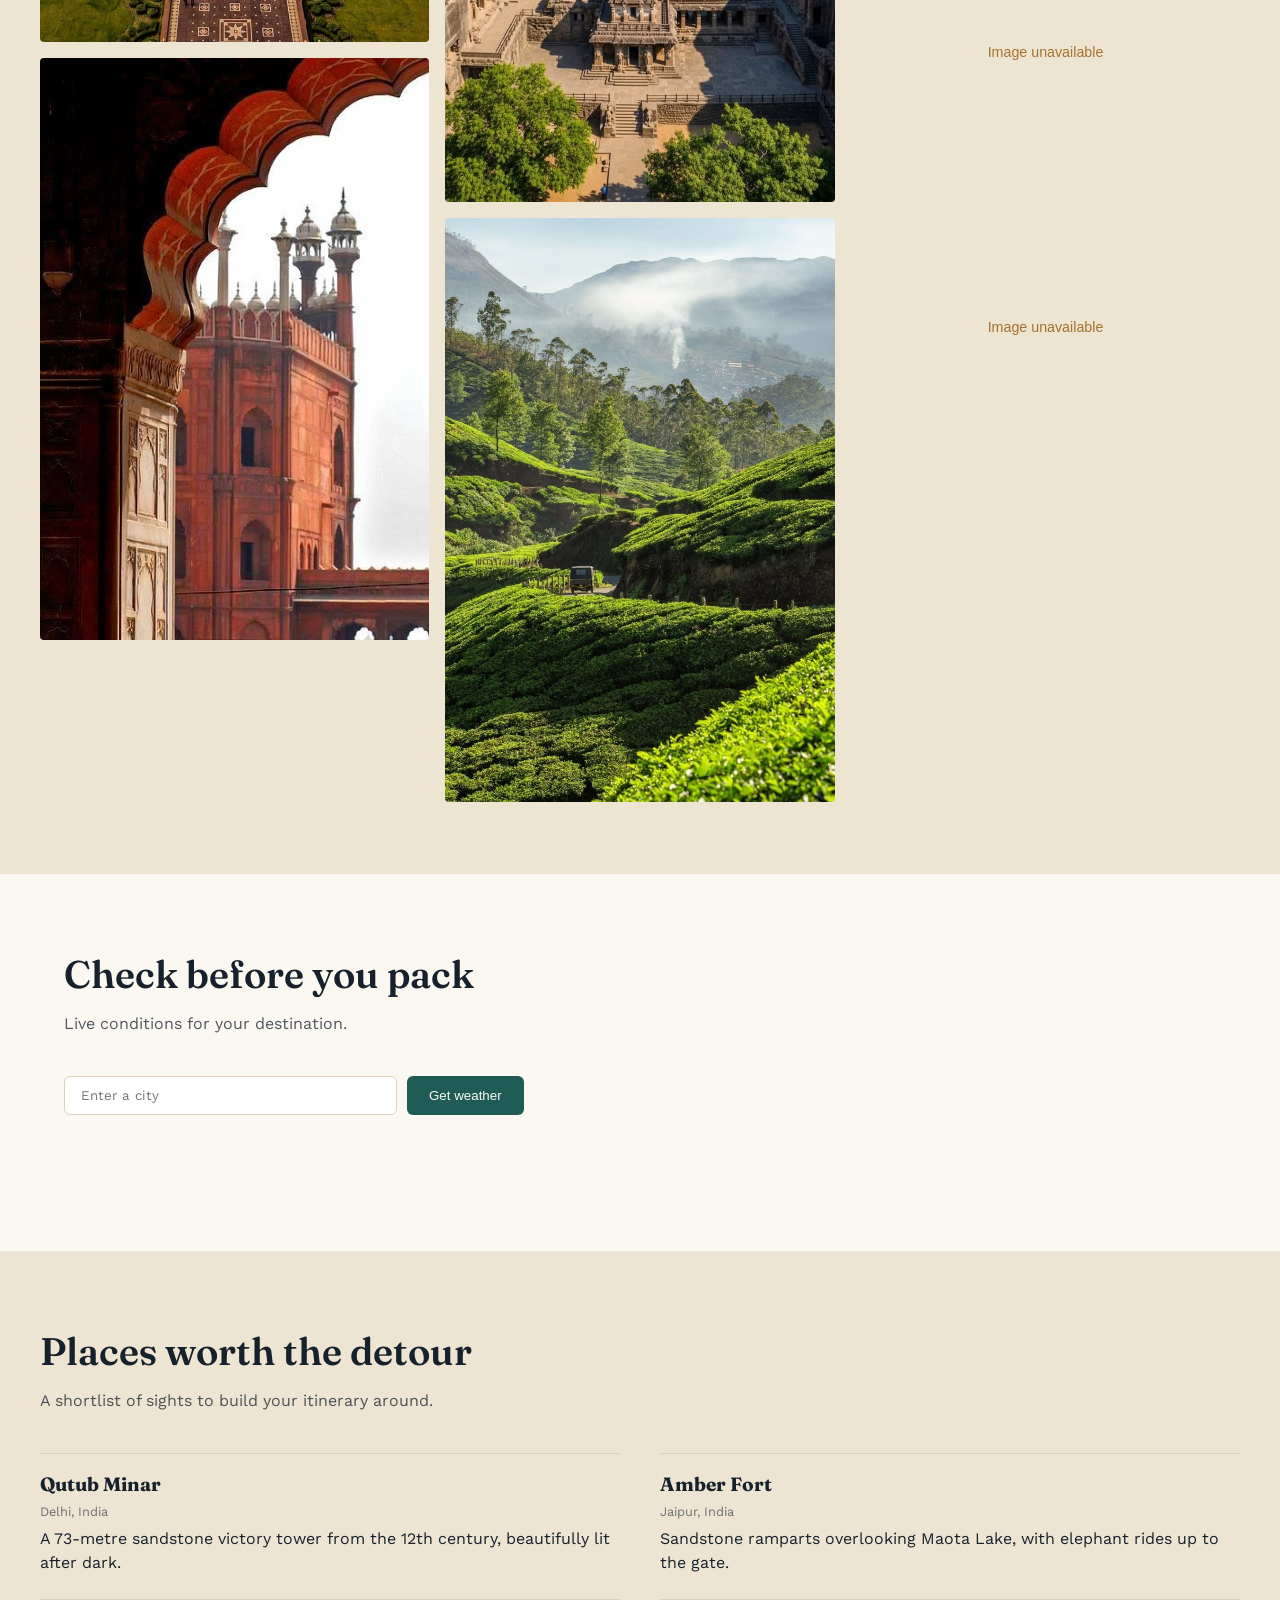
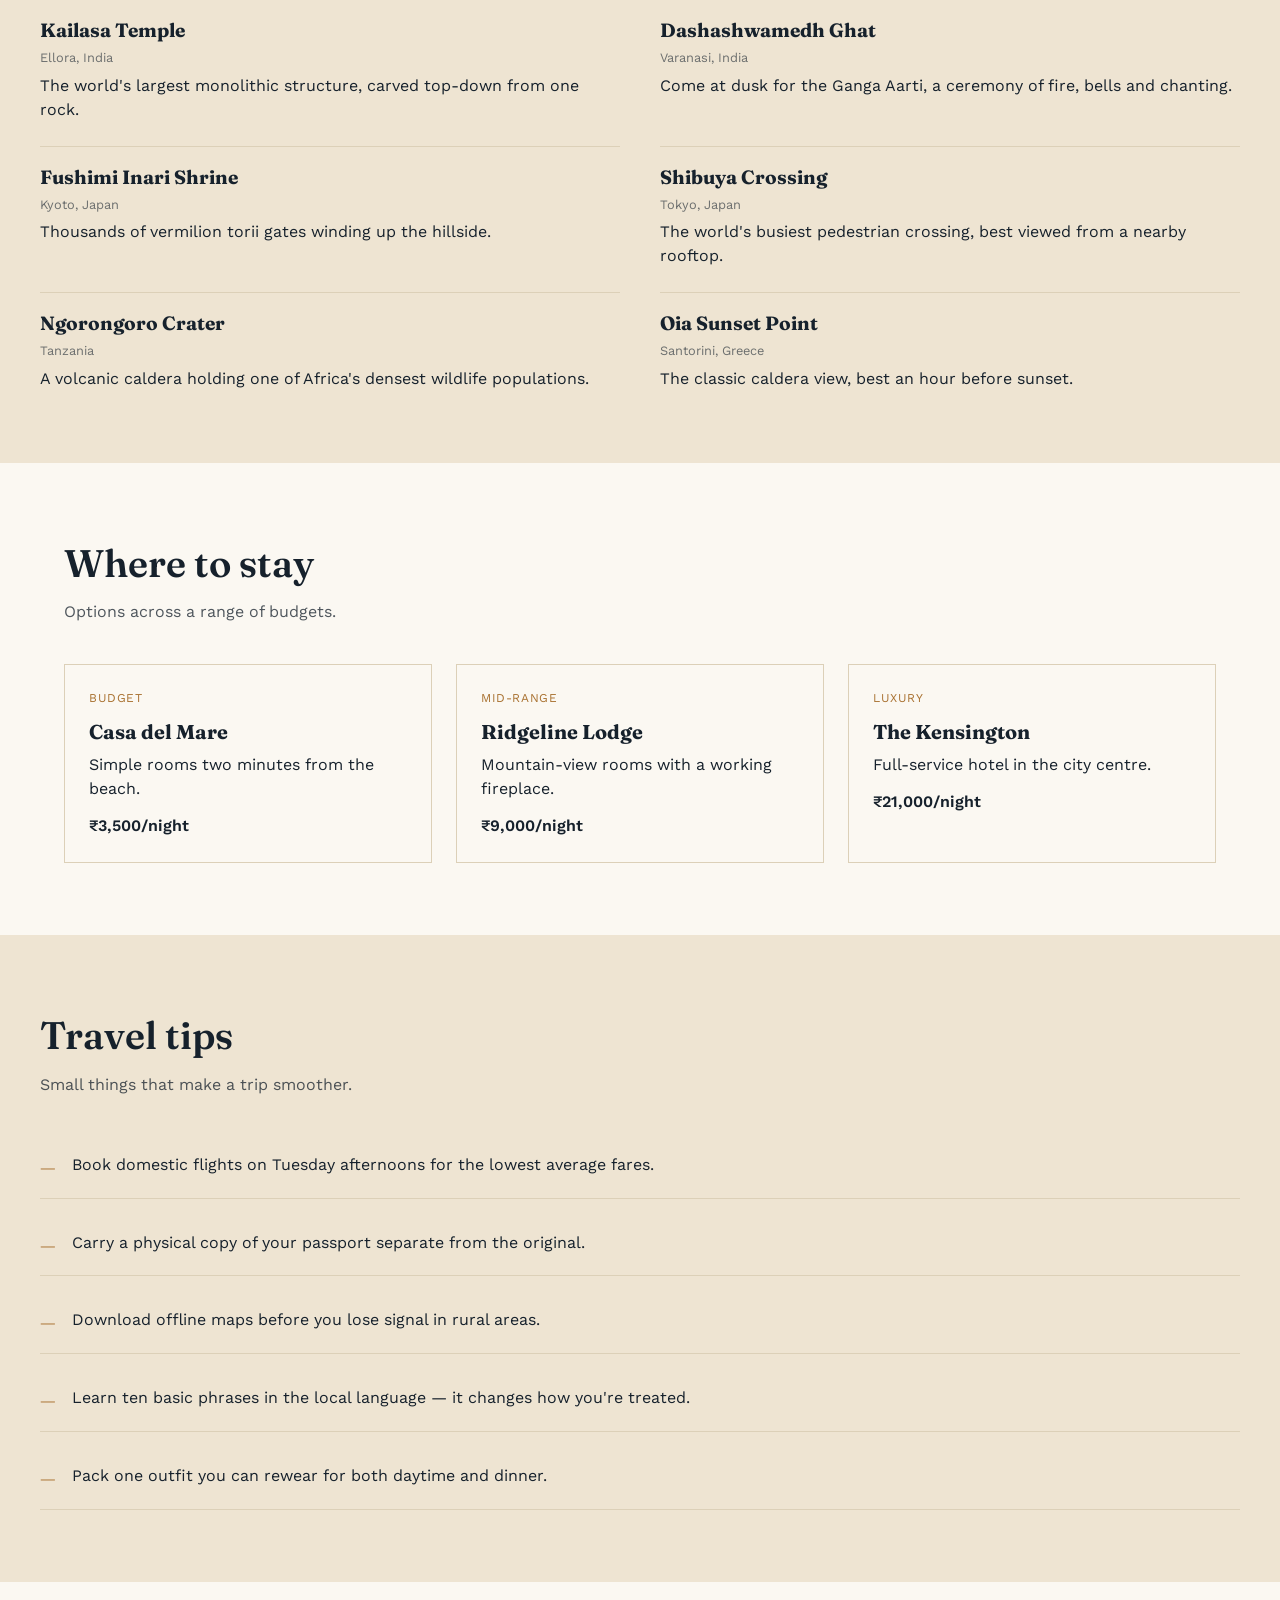
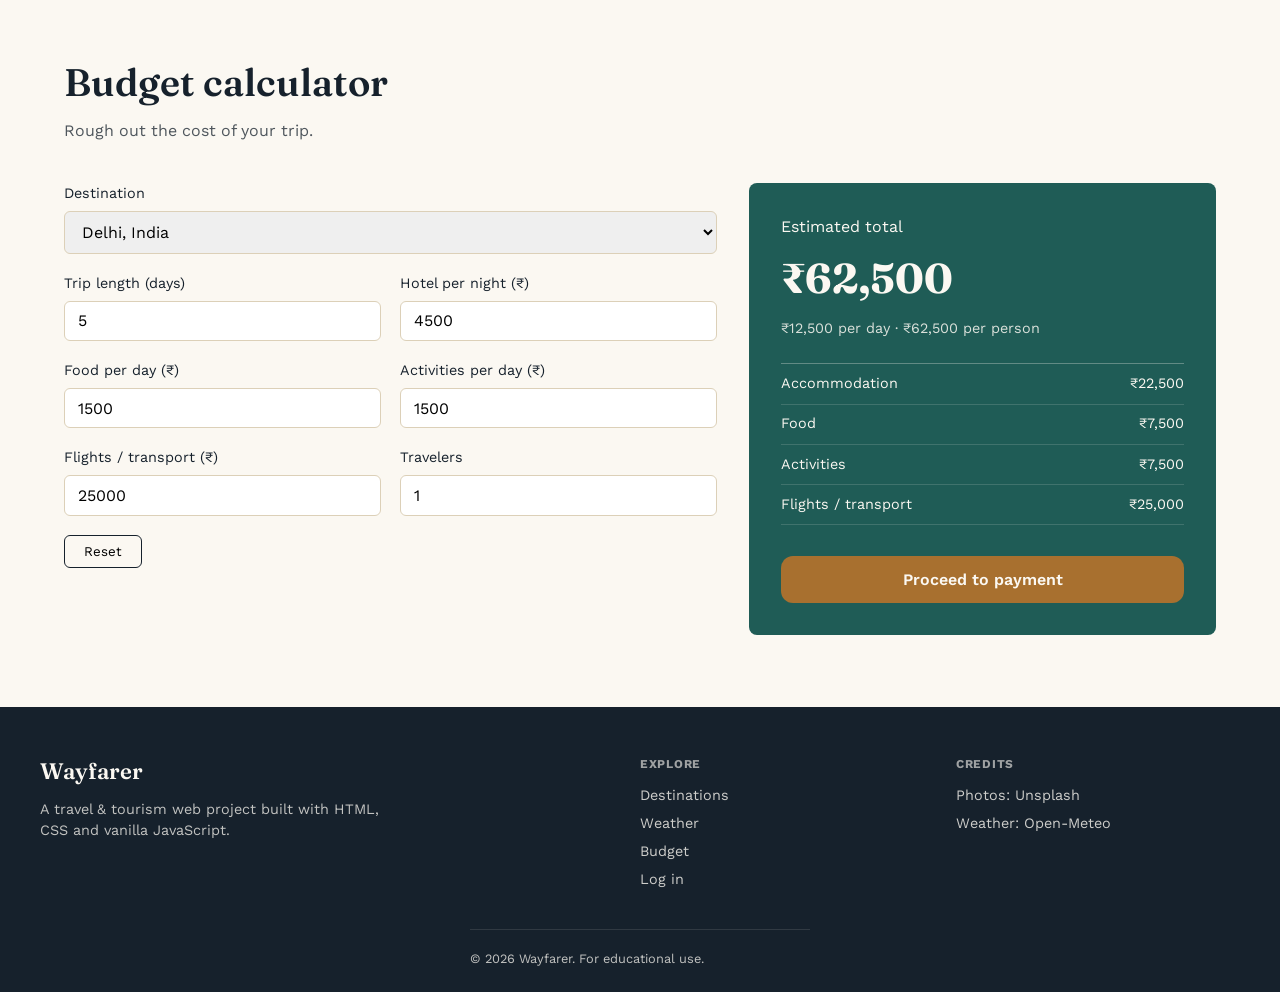
==== commit e7847b4a: "making changes" ====
--- a/index.html
+++ b/index.html
@@ -29,6 +29,7 @@
       <a href="#tips">Tips</a>
       <a href="#budget">Budget</a>
     </nav>
+    <div class="auth-slot" id="auth-slot"></div>
     <button class="nav-toggle" id="nav-toggle" aria-label="Toggle menu" aria-expanded="false" aria-controls="main-nav">
       <span></span><span></span><span></span>
     </button>
@@ -115,6 +116,7 @@
   </div>
   <div class="budget-panel">
     <form class="budget-form" id="budget-form" novalidate>
+      <label for="b-destination" class="wide">Destination<select id="b-destination"></select></label>
       <label for="b-days">Trip length (days)<input type="number" id="b-days" min="1" max="365" value="5"></label>
       <label for="b-hotel">Hotel per night (₹)<input type="number" id="b-hotel" min="0" value="4500"></label>
       <label for="b-food">Food per day (₹)<input type="number" id="b-food" min="0" value="1500"></label>
@@ -128,6 +130,7 @@
       <strong id="budget-total">₹0</strong>
       <span class="per-day" id="budget-perday"></span>
       <ul class="breakdown" id="budget-breakdown"></ul>
+      <button type="button" class="cta" id="budget-pay">Proceed to payment</button>
     </div>
   </div>
 </section>
@@ -157,6 +160,7 @@
       <a href="#destinations">Destinations</a>
       <a href="#weather">Weather</a>
       <a href="#budget">Budget</a>
+      <a href="login.html">Log in</a>
     </div>
     <div>
       <h3>Credits</h3>
@@ -173,6 +177,7 @@
 <script src="js/weather.js"></script>
 <script src="js/search.js"></script>
 <script src="js/budget.js"></script>
+<script src="js/auth.js"></script>
 <script src="js/app.js"></script>
 </body>
 </html>
--- a/css/style.css
+++ b/css/style.css
@@ -53,9 +53,43 @@
   position: sticky;
   top: 0;
   z-index: 50;
-  background: var(--paper);
-  border-bottom: 1px solid var(--line);
-}
+  background: rgba(251, 248, 242, 0.78);
+  -webkit-backdrop-filter: blur(20px) saturate(180%);
+  backdrop-filter: blur(20px) saturate(180%);
+  border-bottom: 1px solid rgba(220, 208, 184, 0.7);
+}
+
+@media (prefers-reduced-transparency: reduce) {
+  .site-header { background: var(--paper); -webkit-backdrop-filter: none; backdrop-filter: none; }
+}
+
+.auth-slot {
+  display: flex;
+  align-items: center;
+  gap: 0.8rem;
+  margin-left: 1.5rem;
+}
+
+.auth-name {
+  font-size: 0.9rem;
+  opacity: 0.75;
+}
+
+.auth-link {
+  display: inline-block;
+  font-family: var(--font-body);
+  font-size: 0.9rem;
+  font-weight: 500;
+  color: var(--teal);
+  background: none;
+  border: 1px solid var(--teal);
+  border-radius: 999px;
+  padding: 0.4rem 1.1rem;
+  cursor: pointer;
+  transition: transform 0.1s ease-out, background 0.15s, color 0.15s;
+}
+
+.auth-link:hover { background: var(--teal); color: var(--paper); }
 
 .header-inner {
   max-width: 1200px;
@@ -544,6 +578,9 @@
   gap: 0.4rem;
 }
 
+.budget-form label.wide { grid-column: 1 / -1; }
+
+.budget-form select,
 .budget-form input {
   padding: 0.6rem 0.8rem;
   border: 1px solid var(--line);
@@ -589,6 +626,22 @@
   border-bottom: 1px solid rgba(251, 248, 242, 0.15);
 }
 
+.cta {
+  margin-top: 1.4rem;
+  background: var(--ochre);
+  color: var(--paper);
+  border: none;
+  border-radius: 12px;
+  padding: 0.9rem 1.4rem;
+  font-family: var(--font-body);
+  font-size: 1rem;
+  font-weight: 600;
+  cursor: pointer;
+  transition: transform 0.1s ease-out, filter 0.15s;
+}
+
+.cta:hover { filter: brightness(1.08); }
+
 .budget-result strong {
   font-family: var(--font-display);
   font-size: 2.6rem;
